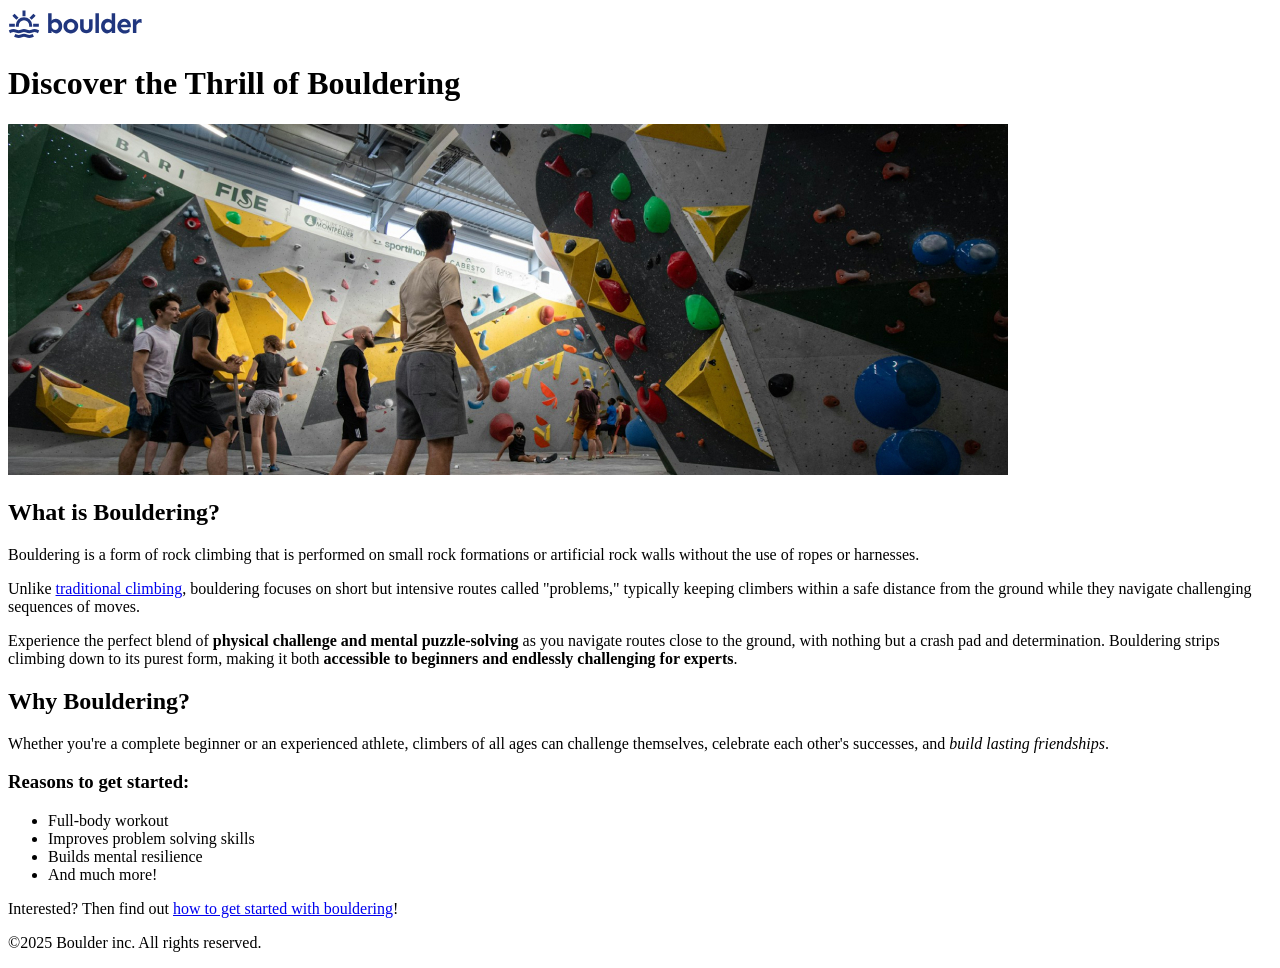
==== index.html @ c5e404f7 "feat:add website structure with HTML and add images" ====
<!DOCTYPE html>
<html>
    <head>
        <title>Bouldering 101</title>
    </head>

    <body>
        <header>
            <img src="images/logo.svg" alt="Boulder inc.">
        </header>
            
        <main>
            <h1>Discover the Thrill of Bouldering</h1>
            
            <img src="images/bouldering-gym.jpg" alt="An indoor bouldering gym with a lot of people">

            <section>
                <h2>What is Bouldering?</h2>
                <p>Bouldering is a form of rock climbing that is performed on small rock formations or artificial rock walls without the use of ropes or harnesses.</p>
                <p>Unlike <a href="https://en.wikipedia.org/wiki/Traditional_climbing" target="_blank">traditional climbing</a>, bouldering focuses on short but intensive routes called "problems," typically keeping climbers within a safe distance from the ground while they navigate challenging sequences of moves.</p>
                <p>Experience the perfect blend of <strong>physical challenge and mental puzzle-solving</strong> as you navigate routes close to the ground, with nothing but a crash pad and determination. Bouldering strips climbing down to its purest form, making it both <strong>accessible to beginners and endlessly challenging for experts</strong>.</p>
            </section>

            <section>
                <h2>Why Bouldering?</h2>
                <p>Whether you're a complete beginner or an experienced athlete, climbers of all ages can challenge themselves, celebrate each other's successes, and <em>build lasting friendships</em>.</p>
                <h3>Reasons to get started:</h3>
                <ul>
                    <li>Full-body workout</li>
                    <li>Improves problem solving skills</li>
                    <li>Builds mental resilience</li>
                    <li>And much more!</li>
                </ul>
                <p>Interested? Then find out <a href="getting-started.html">how to get started with bouldering</a>!</p>
            </section>
        </main>

        <footer>
            <p>©2025 Boulder inc. All rights reserved.</p>
        </footer>
    </body>
</html>
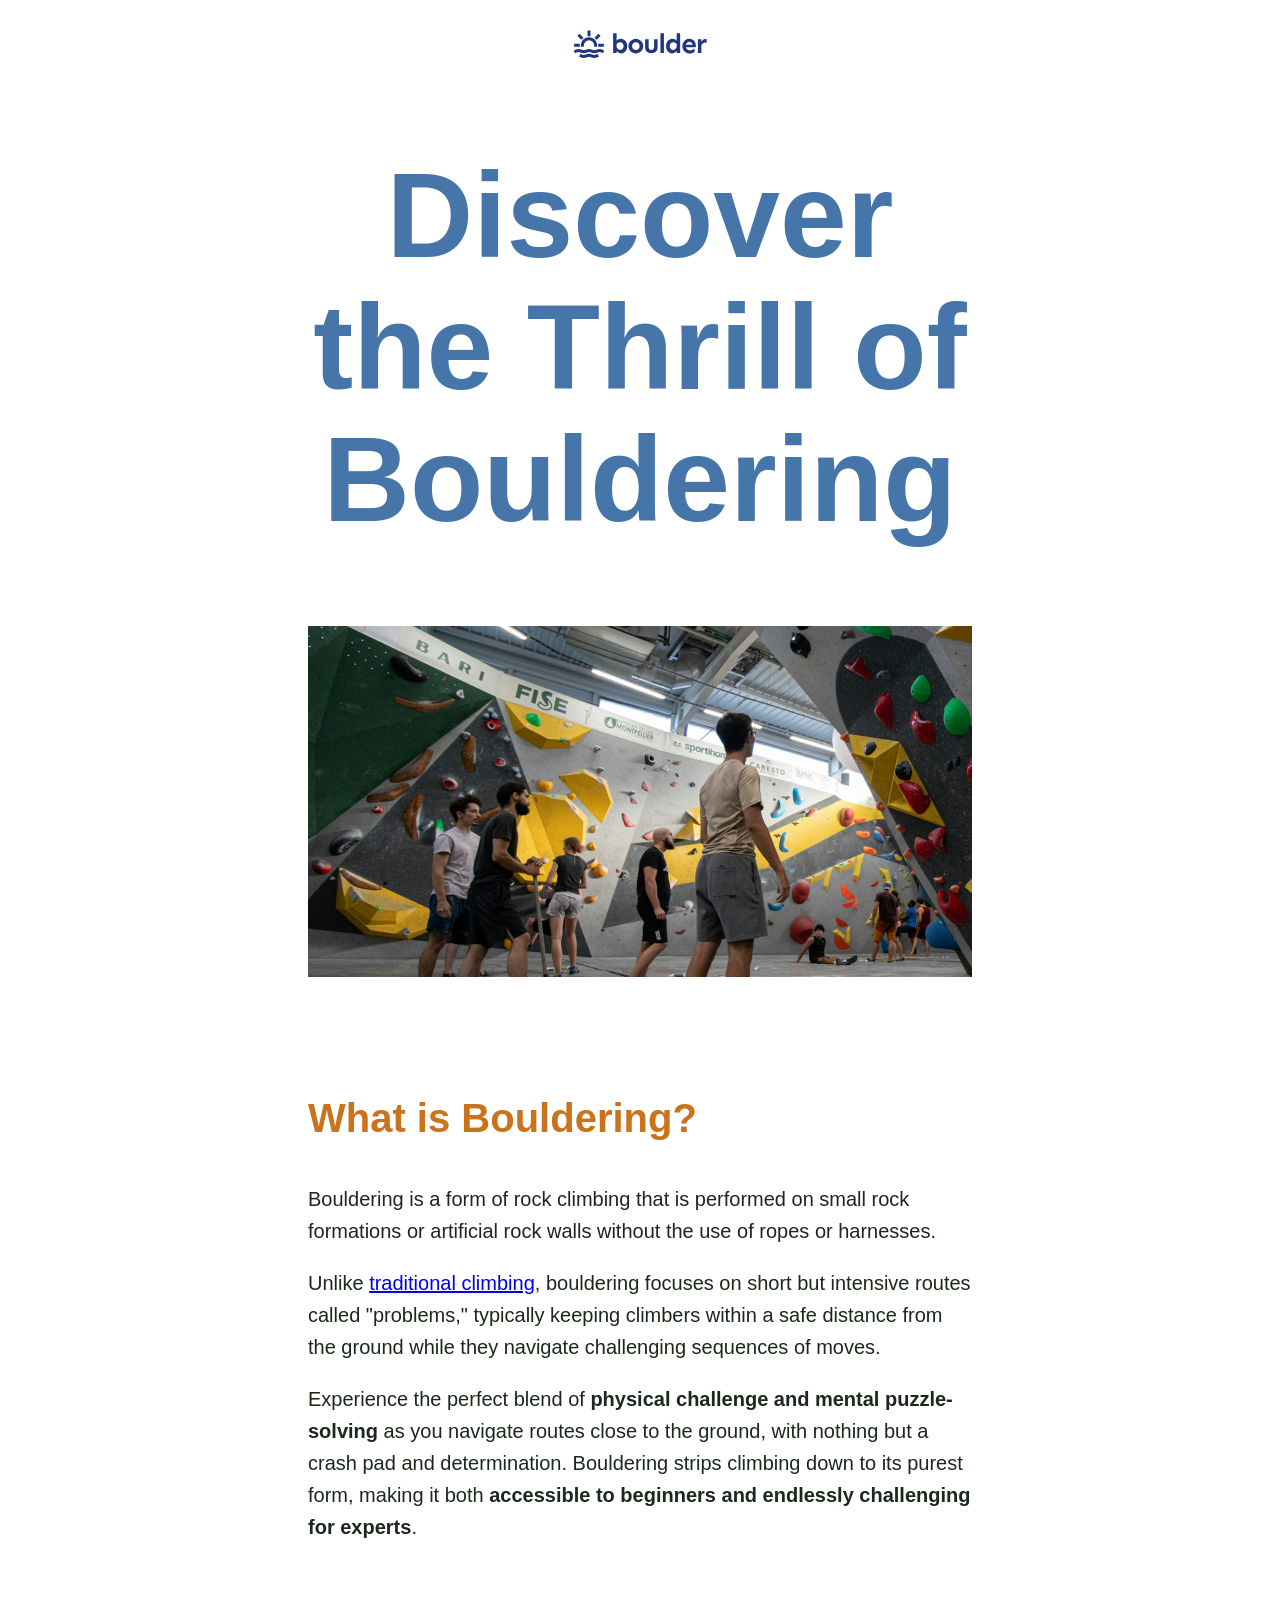
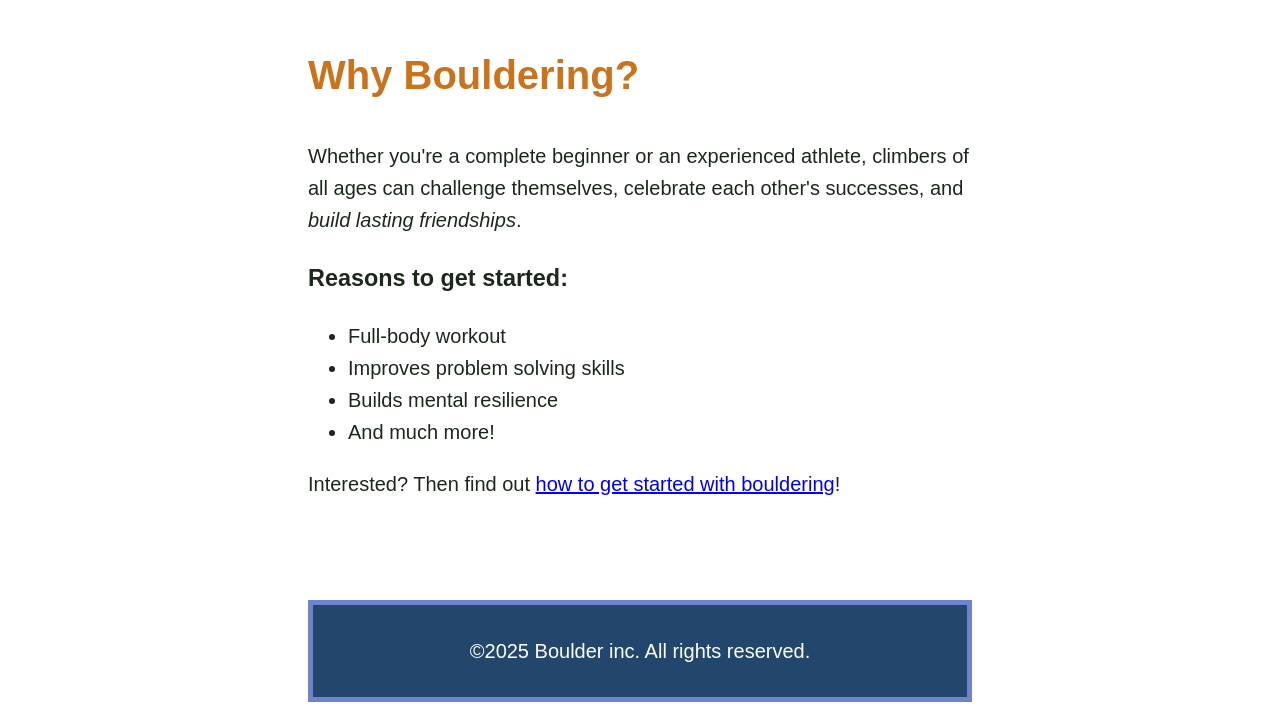
==== commit ea9d5521: "feat:add css for styling" ====
--- a/index.html
+++ b/index.html
@@ -2,6 +2,7 @@
 <html>
     <head>
         <title>Bouldering 101</title>
+        <link href="css/style.css" rel="stylesheet">
     </head>
 
     <body>
--- a/css/style.css
+++ b/css/style.css
@@ -0,0 +1,48 @@
+* {
+    box-sizing: border-box;
+}
+
+body {
+    font-family: sans-serif;
+    color: #1b281b;
+    font-size: 1.25rem;
+    line-height: 1.6;
+    padding-inline: 300px;
+}
+
+header {
+    text-align: center;
+    padding-block-start: 20px;
+}
+
+main {
+    overflow: hidden;
+}
+
+section {
+    margin-block: 100px;
+}
+
+h1 {
+    color: #4676A9;
+    text-align: center;
+    font-size: 7.5rem;
+    line-height: 1.1;
+}
+
+h2 {
+    color: #CB731C;
+    font-size: 2.5rem;
+}
+
+ol {
+    margin-block-end: 80px;
+}
+
+footer {
+    background-color: #22466C;
+    color: #ffffff;
+    text-align: center;
+    padding: 10px;
+    border: 5px solid #6E84CF;
+}
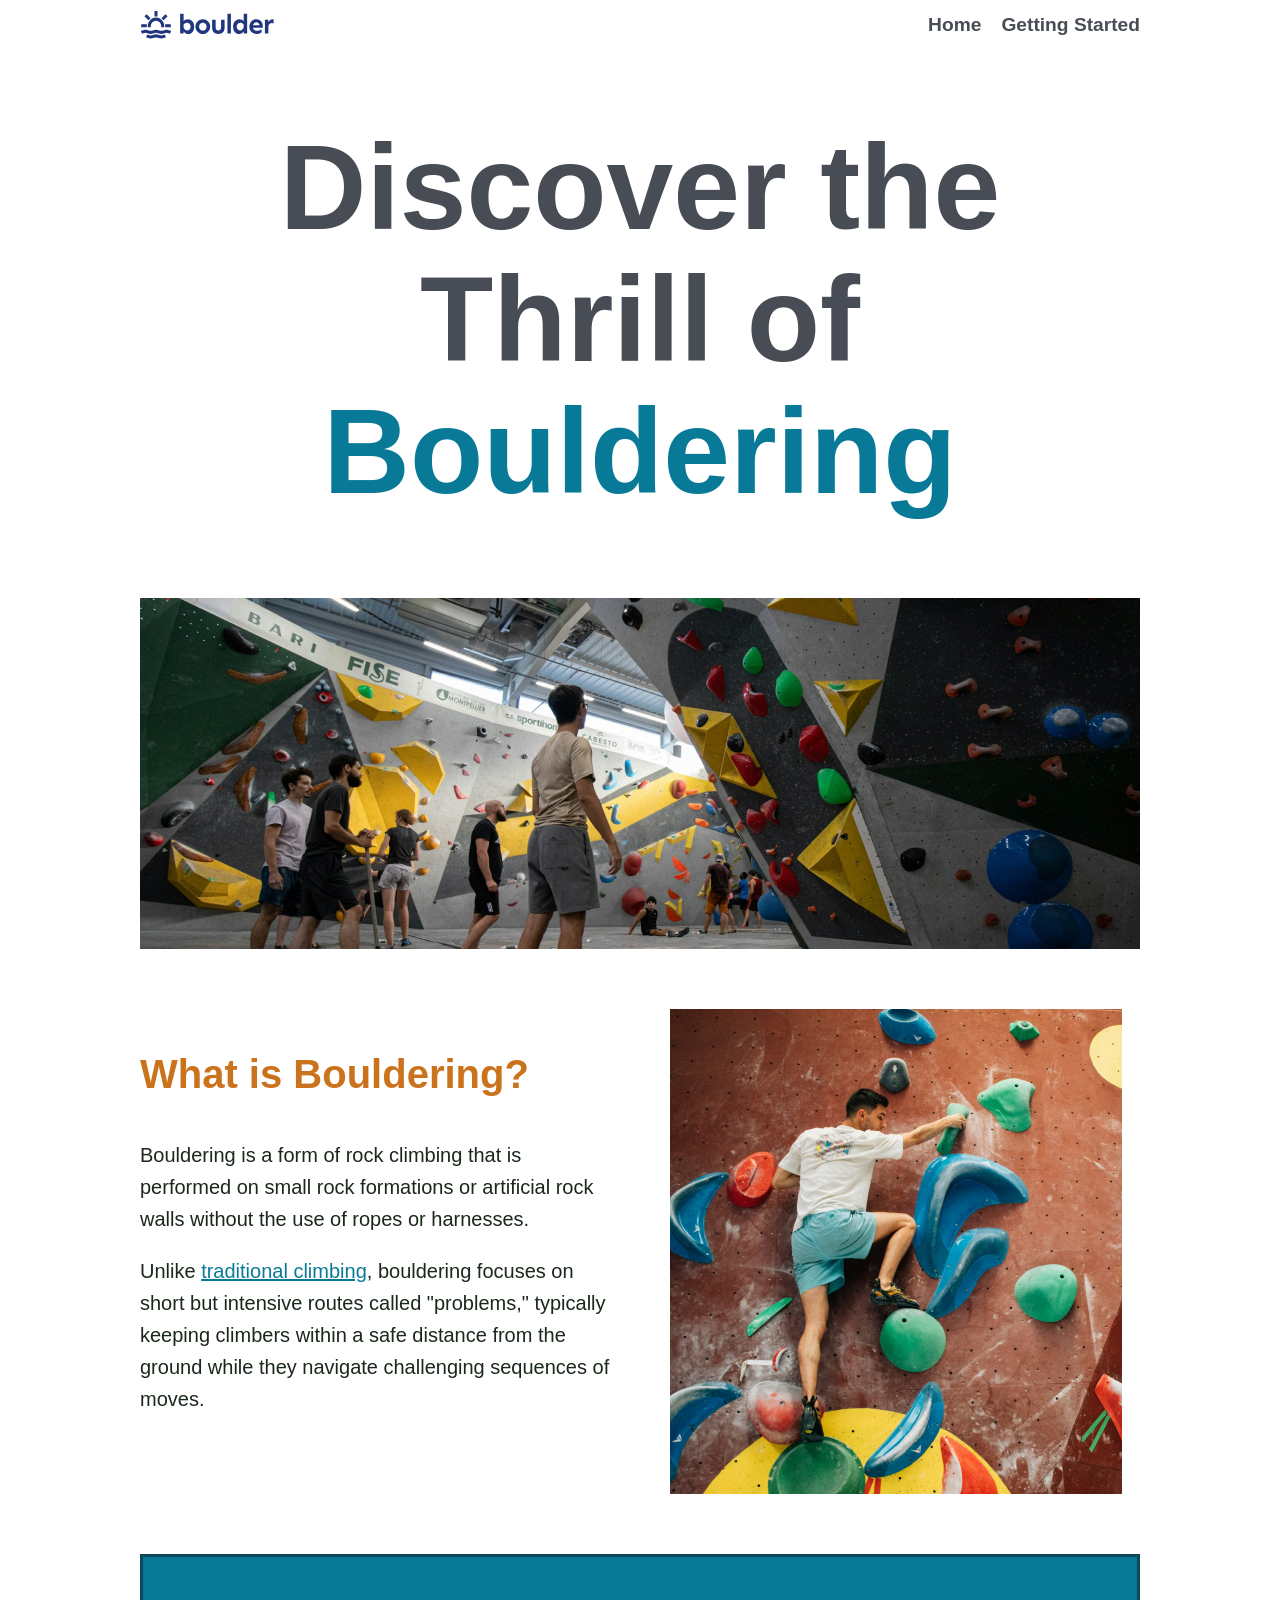
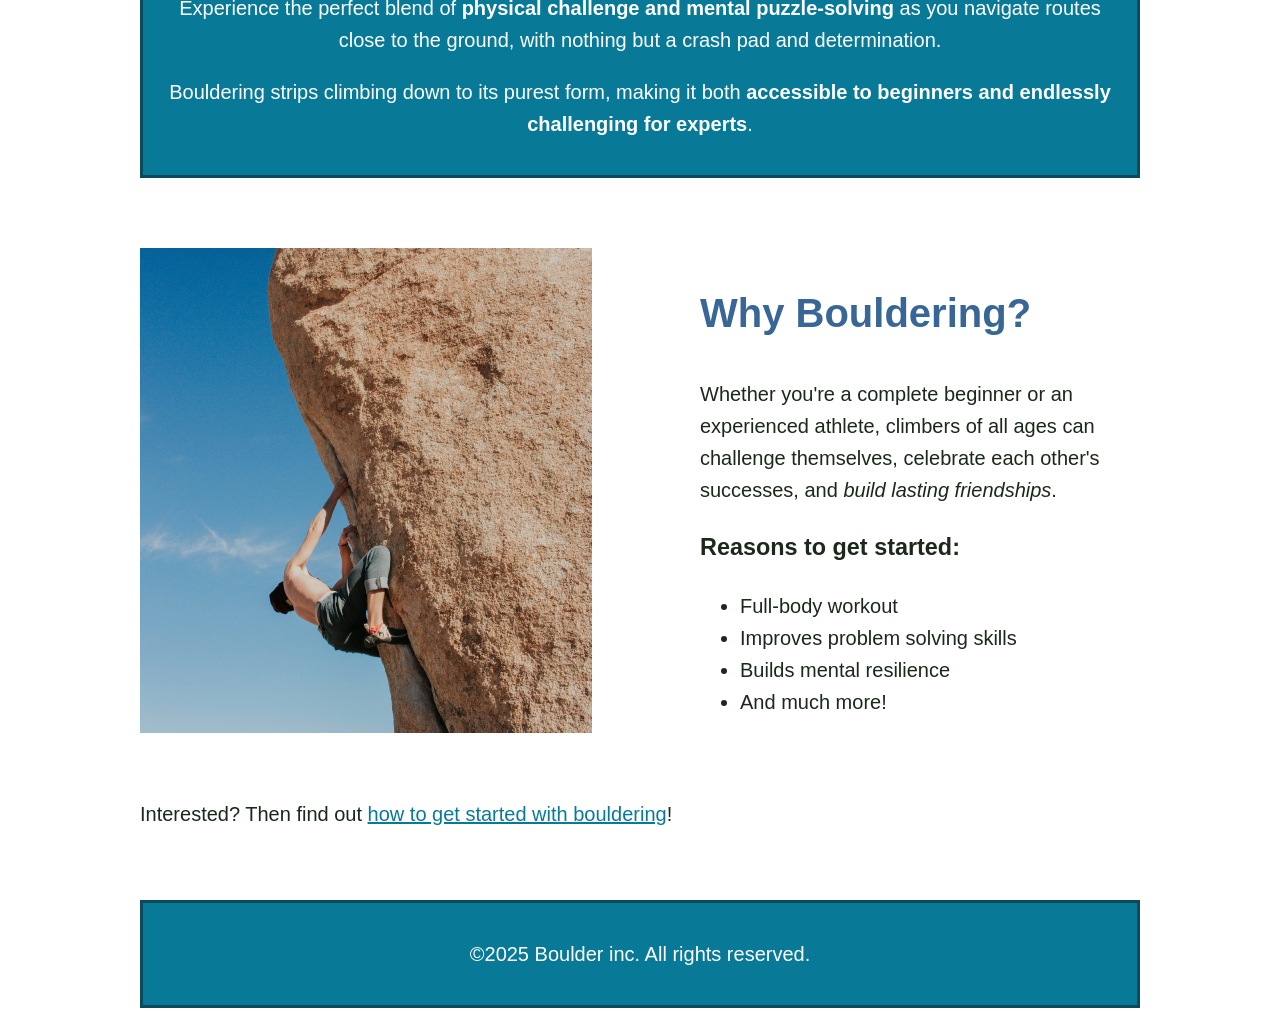
==== commit bdcbaa42: "feat:add more styling" ====
--- a/index.html
+++ b/index.html
@@ -6,38 +6,67 @@
     </head>
 
     <body>
-        <header>
-            <img src="images/logo.svg" alt="Boulder inc.">
-        </header>
-            
-        <main>
-            <h1>Discover the Thrill of Bouldering</h1>
-            
-            <img src="images/bouldering-gym.jpg" alt="An indoor bouldering gym with a lot of people">
+        <div class="wrapper">
+            <header>
+                <img src="images/logo.svg" alt="Boulder inc.">
 
-            <section>
-                <h2>What is Bouldering?</h2>
-                <p>Bouldering is a form of rock climbing that is performed on small rock formations or artificial rock walls without the use of ropes or harnesses.</p>
-                <p>Unlike <a href="https://en.wikipedia.org/wiki/Traditional_climbing" target="_blank">traditional climbing</a>, bouldering focuses on short but intensive routes called "problems," typically keeping climbers within a safe distance from the ground while they navigate challenging sequences of moves.</p>
-                <p>Experience the perfect blend of <strong>physical challenge and mental puzzle-solving</strong> as you navigate routes close to the ground, with nothing but a crash pad and determination. Bouldering strips climbing down to its purest form, making it both <strong>accessible to beginners and endlessly challenging for experts</strong>.</p>
-            </section>
+                <nav class="primary-navigation" ara-label="Primary Navigation">
+                    <ul>
+                        <li><a href="index.html">Home</a></li>
+                        <li><a href="getting-started.html">Getting Started</a></li>
+                    </ul>
+                </nav>
+            </header>
+                
+            <main>
+                <h1>Discover the Thrill of <span class="teal-text">Bouldering</span></h1>
+                
+                <img src="images/bouldering-gym.jpg" alt="An indoor bouldering gym with a lot of people">
 
-            <section>
-                <h2>Why Bouldering?</h2>
-                <p>Whether you're a complete beginner or an experienced athlete, climbers of all ages can challenge themselves, celebrate each other's successes, and <em>build lasting friendships</em>.</p>
-                <h3>Reasons to get started:</h3>
-                <ul>
-                    <li>Full-body workout</li>
-                    <li>Improves problem solving skills</li>
-                    <li>Builds mental resilience</li>
-                    <li>And much more!</li>
-                </ul>
-                <p>Interested? Then find out <a href="getting-started.html">how to get started with bouldering</a>!</p>
-            </section>
-        </main>
+                <section>
+                    <div class="two-column-layout">
+                        <div class="align-left">
+                            <h2>What is Bouldering?</h2>
+                            <p>Bouldering is a form of rock climbing that is performed on small rock formations or artificial rock walls without the use of ropes or harnesses.</p>
+                            <p>Unlike <a href="https://en.wikipedia.org/wiki/Traditional_climbing" target="_blank">traditional climbing</a>, bouldering focuses on short but intensive routes called "problems," typically keeping climbers within a safe distance from the ground while they navigate challenging sequences of moves.</p>
+                        </div>
+                        
+                        <div class="img-align-right">
+                            <img src="images/what-is-bouldering.jpg" alt="A person climbing">
+                        </div>
+                    </div>
+                    
+                    <div class="teal-bg">
+                        <p>Experience the perfect blend of <strong>physical challenge and mental puzzle-solving</strong> as you navigate routes close to the ground, with nothing but a crash pad and determination.</p>
+                        <p>Bouldering strips climbing down to its purest form, making it both <strong>accessible to beginners and endlessly challenging for experts</strong>.</p>
+                    </div>
+                </section>
 
-        <footer>
-            <p>©2025 Boulder inc. All rights reserved.</p>
-        </footer>
+                <section>
+                    <div class="two-column-layout">
+                        <div class="img-align-left">
+                            <img src="images/why-bouldering.jpg" alt="A person climbing a mountain">
+                        </div>
+
+                        <div class="text-align-right">
+                            <h2 class="why-bouldering">Why Bouldering?</h2>
+                            <p>Whether you're a complete beginner or an experienced athlete, climbers of all ages can challenge themselves, celebrate each other's successes, and <em>build lasting friendships</em>.</p>
+                            <h3>Reasons to get started:</h3>
+                            <ul>
+                                <li>Full-body workout</li>
+                                <li>Improves problem solving skills</li>
+                                <li>Builds mental resilience</li>
+                                <li>And much more!</li>
+                            </ul>
+                        </div>
+                    </div>
+                    <p class="getting-started">Interested? Then find out <a href="getting-started.html">how to get started with bouldering</a>!</p>
+                </section>
+            </main>
+
+            <footer class="teal-bg">
+                <p>©2025 Boulder inc. All rights reserved.</p>
+            </footer>
+        </div>
     </body>
 </html>
--- a/css/style.css
+++ b/css/style.css
@@ -1,5 +1,35 @@
 * {
     box-sizing: border-box;
+}
+
+header {
+    display: flex;
+    gap: 20px;
+    justify-content: space-between;
+}
+
+.primary-navigation ul {
+    list-style: none;
+    margin: 0;
+    padding: 0;
+    display: flex;
+    gap: 20px;
+}
+
+.primary-navigation a {
+    text-decoration: none;
+    color: #484D55;
+    font-weight: bold;
+    font-size: 1rem;
+
+    @media (width > 600px) {
+        font-size: 1.2rem;
+    }
+}
+
+.primary-navigation a:hover,
+.primary-navigation a:focus-visible {
+    color: #087A98;
 }
 
 body {
@@ -7,42 +37,137 @@
     color: #1b281b;
     font-size: 1.25rem;
     line-height: 1.6;
-    padding-inline: 300px;
 }
 
-header {
-    text-align: center;
-    padding-block-start: 20px;
+.wrapper {
+    max-inline-size: 1000px;
+    margin-inline: auto;
 }
 
-main {
-    overflow: hidden;
+img {
+    display: block;
+    max-inline-size: 100%;
 }
 
 section {
-    margin-block: 100px;
+    margin-block-end: 70px;
 }
 
 h1 {
-    color: #4676A9;
+    color: #484D55;
     text-align: center;
-    font-size: 7.5rem;
+    font-size: 5rem;
     line-height: 1.1;
+
+    @media (width > 600px) {
+        font-size: 7.5rem;
+    }
+}
+
+.teal-text {
+    color:#087A98;
+}
+
+.red-text {
+    color: #97331a;
+}
+
+.why-bouldering {
+    color: #386697;
 }
 
 h2 {
     color: #CB731C;
-    font-size: 2.5rem;
+    font-size: 2rem;
+    text-align: center;
+
+    @media (width > 600px) {
+        font-size: 2.5rem;
+        text-align: start;
+    }
 }
 
+p,
+ul,
 ol {
-    margin-block-end: 80px;
+    @media (width < 600px) {
+        font-size: 1.1rem;
+    }
+}
+
+.teal-bg {
+    background-color: #087A98;
+    border: 3px solid #0b4a5a;
+    color: #ffffff;
+    padding: 15px;
+    text-align: center;
+
+    @media (width < 600px) {
+        margin-block-start: 70px;
+        font-size: 1.1rem;
+    }
+}
+
+a {
+    color: #087A98;
+}
+
+a:hover,
+a:focus-visible {
+    color: #484D55;
+}
+
+.bg-img {
+    color: #fff;
+    padding: 24px;
+    background-color: #087A98;
+    background-image: url('../images/simple-steps.jpg');
+    background-repeat: no-repeat;
+    background-position: center;
+    background-size: cover;
+}
+
+.two-column-layout {
+    display: grid;
+    gap: 20px;
+    margin-block: 20px;
+
+    @media (width > 600px) {
+        grid-template-columns: 1fr 1fr;
+        gap: 60px;
+        margin-block: 60px;
+    }
+}
+
+.img-align-right {
+    place-items: end;
+    
+    @media (width < 600px) {
+        place-items: center;
+    }
+}
+
+.img-align-left {
+    @media (width < 600px) {
+        place-items: center;
+    }
+}
+
+.text-align-right {
+    margin-inline-start: 30px;
+
+    @media (width < 600px) {
+        margin-inline-start: 0px;
+    }
+}
+
+.how-to-get-started {
+    @media (width < 600px) {
+        margin-block-end: 40px;
+    }
 }
 
 footer {
-    background-color: #22466C;
-    color: #ffffff;
     text-align: center;
-    padding: 10px;
-    border: 5px solid #6E84CF;
-}+}
+
